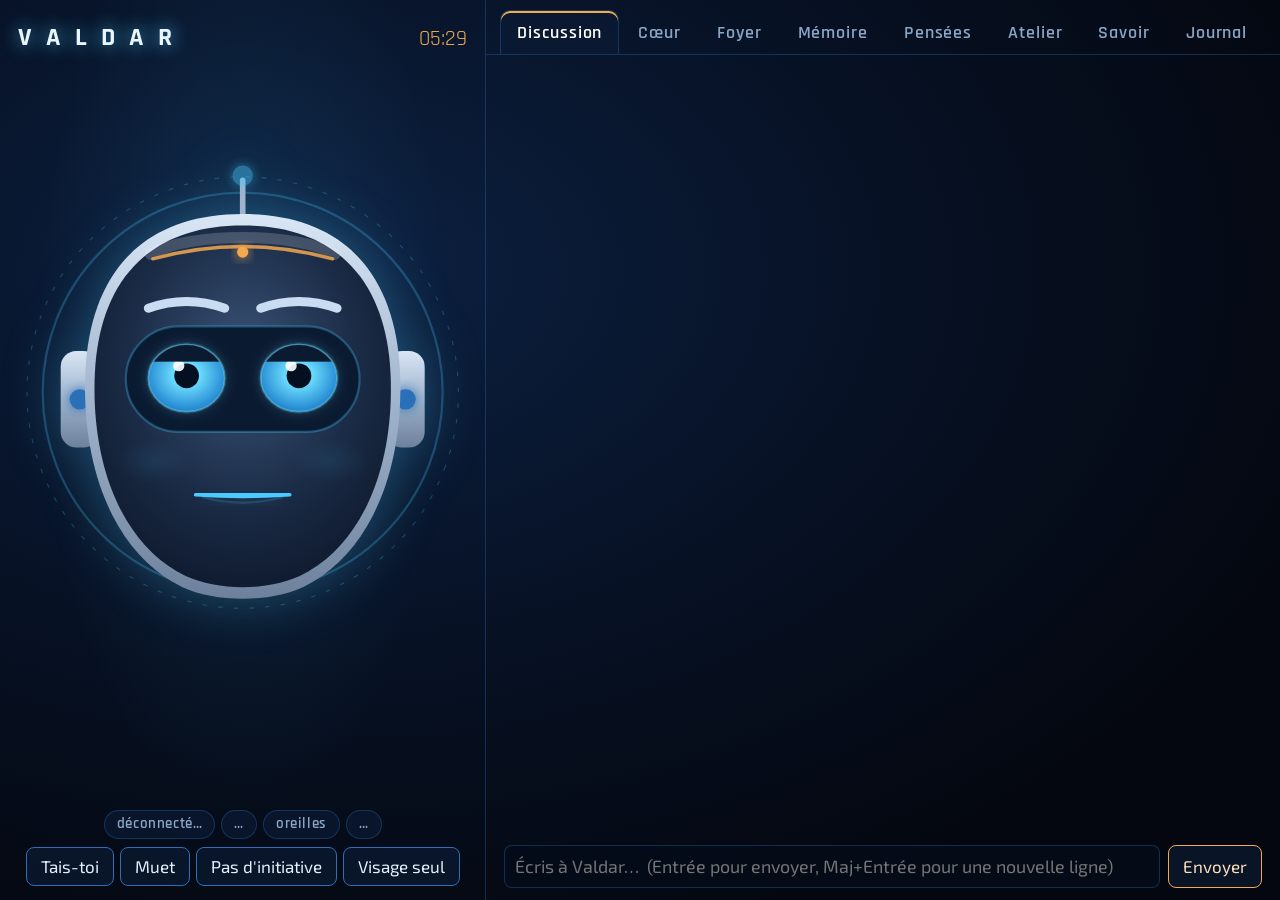
==== src/valdar/interface/static/index.html @ cd495498 "Interface (visage animé + onglets), qui parle (voix, visage), le foyer, le chien sur la table, Kiwix" ====
<!doctype html>
<html lang="fr">
<head>
<meta charset="utf-8">
<meta name="viewport" content="width=device-width, initial-scale=1">
<title>Valdar</title>
<link rel="icon" href="icone.svg" type="image/svg+xml">
<link rel="preconnect" href="https://fonts.googleapis.com">
<link href="https://fonts.googleapis.com/css2?family=Rajdhani:wght@500;600;700&family=Exo+2:wght@300;400;500;600&display=swap" rel="stylesheet">
<link rel="stylesheet" href="style.css">
</head>
<body class="tab-discussion">
<div id="app">

  <!-- ============================== LE VISAGE ============================== -->
  <section id="face-pane" aria-label="Visage de Valdar">
    <header class="brand">
      <span class="brand-name">VALDAR</span>
      <span id="clock" class="brand-clock">--:--</span>
    </header>

    <div id="face-wrap">
      <svg id="face" viewBox="0 0 400 440" role="img" aria-label="Visage de Valdar">
        <defs>
          <radialGradient id="g-head" cx="50%" cy="38%" r="70%">
            <stop offset="0" stop-color="#3b5578"/>
            <stop offset=".55" stop-color="#1b2c47"/>
            <stop offset="1" stop-color="#0c1628"/>
          </radialGradient>
          <linearGradient id="g-plate" x1="0" y1="0" x2="0" y2="1">
            <stop offset="0" stop-color="#d9e6f5"/>
            <stop offset=".5" stop-color="#9fb3cc"/>
            <stop offset="1" stop-color="#6d819c"/>
          </linearGradient>
          <linearGradient id="g-visor" x1="0" y1="0" x2="0" y2="1">
            <stop offset="0" stop-color="#06101f"/>
            <stop offset="1" stop-color="#0b1d36"/>
          </linearGradient>
          <radialGradient id="g-eye" cx="50%" cy="45%" r="60%">
            <stop offset="0" stop-color="#ffffff"/>
            <stop offset=".25" stop-color="var(--eye)"/>
            <stop offset="1" stop-color="var(--eye-deep)"/>
          </radialGradient>
          <radialGradient id="g-cheek" cx="50%" cy="50%" r="50%">
            <stop offset="0" stop-color="var(--cheek)" stop-opacity=".55"/>
            <stop offset="1" stop-color="var(--cheek)" stop-opacity="0"/>
          </radialGradient>
          <filter id="glow" x="-50%" y="-50%" width="200%" height="200%">
            <feGaussianBlur stdDeviation="5" result="b"/>
            <feMerge><feMergeNode in="b"/><feMergeNode in="SourceGraphic"/></feMerge>
          </filter>
          <clipPath id="clip-eye"><ellipse rx="34" ry="30"/></clipPath>
          <filter id="soft" x="-20%" y="-20%" width="140%" height="140%">
            <feGaussianBlur stdDeviation="1.2"/>
          </filter>
        </defs>

        <!-- halo qui respire au rythme du cœur -->
        <circle id="halo" cx="200" cy="215" r="178" fill="none" stroke="var(--accent)"
                stroke-width="2" opacity=".35"/>
        <circle id="halo2" cx="200" cy="215" r="192" fill="none" stroke="var(--accent)"
                stroke-width="1" stroke-dasharray="4 10" opacity=".25"/>

        <!-- antennes / oreilles -->
        <g id="ears">
          <rect x="38" y="178" width="34" height="86" rx="14" fill="url(#g-plate)"/>
          <rect x="328" y="178" width="34" height="86" rx="14" fill="url(#g-plate)"/>
          <circle id="ear-l" cx="55" cy="221" r="9" fill="var(--ear)" filter="url(#glow)"/>
          <circle id="ear-r" cx="345" cy="221" r="9" fill="var(--ear)" filter="url(#glow)"/>
          <line x1="200" y1="58" x2="200" y2="26" stroke="#9fb3cc" stroke-width="5"
                stroke-linecap="round"/>
          <circle id="antenna" cx="200" cy="22" r="9" fill="var(--accent)" filter="url(#glow)"/>
        </g>

        <!-- tête : un casque clair, un écran sombre dedans -->
        <path id="head" d="M200 56 C292 56 336 112 340 196 C344 286 312 360 254 388
                 C224 402 176 402 146 388 C88 360 56 286 60 196 C64 112 108 56 200 56Z"
              fill="url(#g-plate)"/>
        <path d="M200 56 C292 56 336 112 340 196 C344 286 312 360 254 388
                 C224 402 176 402 146 388 C88 360 56 286 60 196 C64 112 108 56 200 56Z"
              transform="translate(200 228) scale(.94) translate(-200 -228)"
              fill="url(#g-head)"/>
        <path d="M118 92 C150 72 250 72 282 92" fill="none" stroke="#ffffff" stroke-opacity=".18"
              stroke-width="10" stroke-linecap="round"/>
        <!-- liseré doré -->
        <path d="M120 96 Q200 74 280 96" fill="none" stroke="var(--gold)" stroke-width="3"
              stroke-linecap="round" opacity=".85"/>
        <circle cx="200" cy="90" r="5" fill="var(--gold)" filter="url(#glow)"/>

        <!-- joues -->
        <ellipse id="cheek-l" cx="122" cy="276" rx="34" ry="20" fill="url(#g-cheek)"/>
        <ellipse id="cheek-r" cx="278" cy="276" rx="34" ry="20" fill="url(#g-cheek)"/>

        <!-- visière -->
        <rect x="96" y="156" width="208" height="94" rx="47" fill="#0a1a31"
              stroke="var(--accent)" stroke-opacity=".30" stroke-width="2"/>

        <!-- yeux -->
        <g id="eyes">
          <g id="eye-l" transform="translate(150 202)">
            <ellipse rx="36" ry="32" fill="var(--eye)" opacity=".18" filter="url(#glow)"/>
            <g clip-path="url(#clip-eye)">
              <ellipse class="eye-white" rx="34" ry="30" fill="url(#g-eye)"/>
              <circle class="pupil" r="11" fill="#04101f"/>
              <circle class="spark" cx="-7" cy="-9" r="5" fill="#fff" opacity=".9"/>
              <rect class="lid-top" x="-40" y="-100" width="80" height="70" fill="#0a1a31"/>
              <rect class="lid-bot" x="-40" y="30" width="80" height="40" fill="#0a1a31"/>
            </g>
            <ellipse rx="34" ry="30" fill="none" stroke="var(--eye)" stroke-opacity=".5"
                     stroke-width="1.5"/>
          </g>
          <g id="eye-r" transform="translate(250 202)">
            <ellipse rx="36" ry="32" fill="var(--eye)" opacity=".18" filter="url(#glow)"/>
            <g clip-path="url(#clip-eye)">
              <ellipse class="eye-white" rx="34" ry="30" fill="url(#g-eye)"/>
              <circle class="pupil" r="11" fill="#04101f"/>
              <circle class="spark" cx="-7" cy="-9" r="5" fill="#fff" opacity=".9"/>
              <rect class="lid-top" x="-40" y="-100" width="80" height="70" fill="#0a1a31"/>
              <rect class="lid-bot" x="-40" y="30" width="80" height="40" fill="#0a1a31"/>
            </g>
            <ellipse rx="34" ry="30" fill="none" stroke="var(--eye)" stroke-opacity=".5"
                     stroke-width="1.5"/>
          </g>
        </g>

        <!-- sourcils -->
        <path id="brow-l" d="M116 140 Q150 128 184 140" fill="none" stroke="var(--brow)"
              stroke-width="8" stroke-linecap="round"/>
        <path id="brow-r" d="M216 140 Q250 128 284 140" fill="none" stroke="var(--brow)"
              stroke-width="8" stroke-linecap="round"/>

        <!-- bouche -->
        <g id="mouth-g">
          <path id="mouth" d="M156 304 Q200 324 244 304 Q200 330 156 304Z" fill="#04101f"
                stroke="var(--accent)" stroke-width="3" stroke-linejoin="round"/>
          <path id="mouth-glow" d="M164 308 Q200 318 236 308" fill="none"
                stroke="var(--accent)" stroke-width="2" opacity=".0" filter="url(#glow)"/>
        </g>

        <!-- sommeil -->
        <g id="zzz" opacity="0">
          <text x="300" y="120" class="z">z</text>
          <text x="318" y="96" class="z z2">z</text>
          <text x="338" y="70" class="z z3">Z</text>
        </g>
      </svg>
    </div>

    <div id="subtitle" aria-live="polite"></div>

    <div class="chips">
      <span class="chip" id="chip-emotion" title="Son émotion">…</span>
      <span class="chip" id="chip-mood" title="Son humeur">…</span>
      <span class="chip" id="chip-ears" title="Ses oreilles">oreilles</span>
      <span class="chip" id="chip-who" title="À qui il pense parler">…</span>
      <span class="chip warn hidden" id="chip-pain"></span>
      <span class="chip hidden" id="chip-load"></span>
    </div>

    <div class="face-actions">
      <button id="btn-hush" title="Il se tait tout de suite">Tais-toi</button>
      <button id="btn-mute" title="Couper sa voix">Muet</button>
      <button id="btn-silence" title="Plus d'initiatives">Pas d'initiative</button>
      <button id="btn-focus" title="Le visage en grand (touche F)">Visage seul</button>
    </div>
  </section>

  <!-- ============================== LES ONGLETS ============================== -->
  <section id="panel">
    <nav id="tabs" role="tablist">
      <button data-tab="discussion" class="active">Discussion</button>
      <button data-tab="coeur">Cœur</button>
      <button data-tab="foyer">Foyer</button>
      <button data-tab="memoire">Mémoire</button>
      <button data-tab="pensees">Pensées</button>
      <button data-tab="atelier">Atelier</button>
      <button data-tab="savoir">Savoir</button>
      <button data-tab="journal">Journal</button>
      <button data-tab="reglages">Réglages</button>
    </nav>

    <!-- Discussion -->
    <div class="view" id="view-discussion">
      <div id="chat" aria-live="polite"></div>
      <form id="composer" autocomplete="off">
        <textarea id="input" rows="1" placeholder="Écris à Valdar…  (Entrée pour envoyer, Maj+Entrée pour une nouvelle ligne)"></textarea>
        <button type="submit" class="primary">Envoyer</button>
      </form>
    </div>

    <!-- Cœur -->
    <div class="view" id="view-coeur">
      <div class="grid2">
        <div class="card">
          <h3>Ce qu'il ressent</h3>
          <p id="heart-summary" class="big"></p>
          <ul id="felt" class="felt"></ul>
        </div>
        <div class="card">
          <h3>Plaisir · Activation · Dominance</h3>
          <div id="pad"></div>
          <h3>Charge et sens</h3>
          <div id="senses"></div>
        </div>
        <div class="card">
          <h3>Chimie</h3>
          <div id="vars"></div>
        </div>
        <div class="card">
          <h3>Organes</h3>
          <div id="organs"></div>
          <h3>Besoins</h3>
          <div id="needs"></div>
        </div>
      </div>
    </div>

    <!-- Foyer -->
    <div class="view" id="view-foyer">
      <div class="card">
        <h3>Les gens de la maison</h3>
        <p class="hint">Pour qu'il reconnaisse quelqu'un : ajoute la personne, puis « Apprendre sa voix » (elle parle 15 secondes, sans dire « Valdar ») et « Apprendre son visage » (elle regarde la caméra). Tout reste sur ce PC : seulement des empreintes, ni audio ni photo.</p>
        <div id="enroll-bar" class="enroll hidden"><span id="enroll-text"></span><div class="bar"><i id="enroll-fill"></i></div><button id="enroll-cancel">Annuler</button></div>
        <div id="members" class="members"></div>
        <form id="add-member" class="row">
          <input name="nom" placeholder="Prénom" required>
          <input name="lien" placeholder="Lien (ex. ma femme, ma fille…)">
          <label class="check"><input type="checkbox" name="mineur"> enfant</label>
          <button class="primary">Ajouter</button>
        </form>
      </div>
      <div class="grid2">
        <div class="card">
          <h3>Les animaux</h3>
          <div id="animals"></div>
          <form id="add-animal" class="row">
            <input name="nom" placeholder="Nom" required>
            <select name="espece"><option>chien</option><option>chat</option><option>autre</option></select>
            <button class="primary">Ajouter</button>
          </form>
        </div>
        <div class="card">
          <h3>Ce que voit la caméra</h3>
          <div id="camera"></div>
        </div>
      </div>
    </div>

    <!-- Mémoire -->
    <div class="view" id="view-memoire">
      <div class="card">
        <div class="row">
          <input id="mem-q" placeholder="Chercher dans ce qu'il croit savoir…">
          <select id="mem-statut">
            <option value="">tout</option><option value="valide">valides</option>
            <option value="hypothese">hypothèses</option><option value="quarantaine">quarantaine</option>
          </select>
        </div>
        <form id="mem-add" class="row">
          <input name="texte" placeholder="Lui apprendre un fait (ex. « Sony a peur de l'aspirateur »)">
          <button class="primary">Retenir</button>
        </form>
        <div id="mem-list" class="list"></div>
      </div>
    </div>

    <!-- Pensées -->
    <div class="view" id="view-pensees">
      <div class="grid2">
        <div class="card"><h3>Ses idées</h3><div id="ideas" class="list"></div></div>
        <div class="card"><h3>Ce qu'il pense dans son coin</h3><p id="night" class="hint"></p><div id="thoughts" class="list"></div></div>
      </div>
    </div>

    <!-- Atelier -->
    <div class="view" id="view-atelier">
      <div class="grid2">
        <div class="card"><h3>Imprimante</h3><pre id="printer"></pre><pre id="vigie"></pre></div>
        <div class="card"><h3>Checklist</h3><pre id="checklist"></pre><h3>Rappels</h3><div id="reminders"></div></div>
        <div class="card wide"><h3>Stock</h3><div id="stock"></div></div>
      </div>
    </div>

    <!-- Savoir -->
    <div class="view" id="view-savoir">
      <div class="card">
        <div class="row"><input id="know-q" placeholder="Chercher dans ses connaissances (documents, Kiwix)…"></div>
        <p id="kiwix" class="hint"></p>
        <div id="know-res" class="list"></div>
        <h3>Ses documents</h3>
        <div id="docs"></div>
      </div>
      <div class="card"><h3>Ses outils</h3><div id="tools"></div></div>
    </div>

    <!-- Journal -->
    <div class="view" id="view-journal">
      <div class="card"><h3>Ses 7 derniers jours</h3><div id="journal" class="list"></div></div>
    </div>

    <!-- Réglages -->
    <div class="view" id="view-reglages">
      <p class="hint">Les changements s'appliquent tout de suite, sauf ceux marqués « au redémarrage ». Ils sont gardés dans data/reglages.json.</p>
      <div id="settings"></div>
    </div>
  </section>
</div>
<div id="toast"></div>
<script src="face.js"></script>
<script src="app.js"></script>
</body>
</html>
---- src/valdar/interface/static/style.css ----
/* Valdar — thème AURA : nuit bleue, lueur cyan, accents dorés. */
:root {
  --bg: #04070f;
  --bg2: #071226;
  --panel: rgba(12, 28, 54, .62);
  --panel-solid: #0b1a33;
  --line: #2b6fb8;
  --line-soft: rgba(43, 111, 184, .35);
  --glow: #4cc9ff;
  --gold: #f2a950;
  --ok: #4be39a;
  --warn: #ff8a5c;
  --bad: #ff5c7a;
  --txt: #e3f1ff;
  --mut: #8aa6c6;
  /* le visage, piloté par le cœur */
  --accent: #4cc9ff;
  --eye: #6fe0ff;
  --eye-deep: #1677c9;
  --cheek: #4cc9ff;
  --brow: #c9dcf2;
  --ear: #2b6fb8;
  --fs: 17px;
}
* { box-sizing: border-box; }
html, body { height: 100%; margin: 0; }
body {
  background: radial-gradient(ellipse at 25% 30%, #0c2142 0%, var(--bg2) 40%, var(--bg) 80%);
  color: var(--txt);
  font-family: "Exo 2", "Segoe UI", system-ui, sans-serif;
  font-size: var(--fs);
  line-height: 1.5;
  overflow: hidden;
}
button, input, select, textarea { font: inherit; color: inherit; }
.hidden { display: none !important; }

#app { display: grid; grid-template-columns: minmax(340px, 38%) 1fr; height: 100vh; }

/* ---------------------------------------------------------------- visage */
#face-pane {
  display: flex; flex-direction: column; align-items: center;
  padding: 18px 18px 14px; border-right: 1px solid var(--line-soft);
  background: radial-gradient(ellipse at 50% 38%, rgba(76, 201, 255, .10), transparent 60%);
  min-width: 0;
}
.brand { width: 100%; display: flex; justify-content: space-between; align-items: baseline; }
.brand-name {
  font-family: Rajdhani, sans-serif; font-weight: 700; letter-spacing: .55em;
  font-size: 26px; color: #eaf6ff; text-shadow: 0 0 18px var(--glow);
}
.brand-clock { font-family: Rajdhani, sans-serif; font-size: 22px; color: var(--gold); }
#face-wrap { flex: 1; width: 100%; display: flex; align-items: center; justify-content: center; min-height: 0; }
#face { width: min(100%, 520px); max-height: 100%; overflow: visible;
  filter: drop-shadow(0 0 26px rgba(76, 201, 255, .30)); transition: filter .4s; }
body.speaking #face { filter: drop-shadow(0 0 36px rgba(76, 201, 255, .55)); }
body.listening #face { filter: drop-shadow(0 0 34px rgba(242, 169, 80, .55)); }
.z { font-family: Rajdhani, sans-serif; font-weight: 700; fill: var(--glow); font-size: 26px; }
.z2 { font-size: 32px; } .z3 { font-size: 40px; }
#zzz.on { opacity: 1; animation: zz 3s ease-in-out infinite; }
@keyframes zz { 50% { transform: translate(6px, -6px); opacity: .5; } }

#subtitle {
  min-height: 3.2em; max-height: 6.4em; overflow: hidden; width: 100%;
  text-align: center; font-size: 1.15em; color: #f4fbff;
  text-shadow: 0 0 12px rgba(76, 201, 255, .45); padding: 4px 8px;
}
.chips { display: flex; flex-wrap: wrap; gap: 6px; justify-content: center; margin: 8px 0; }
.chip {
  border: 1px solid var(--line-soft); background: var(--panel); border-radius: 999px;
  padding: 2px 12px; font-family: Rajdhani, sans-serif; font-weight: 600; font-size: 15px;
  color: var(--mut); letter-spacing: .04em;
}
.chip.on { color: var(--gold); border-color: var(--gold); box-shadow: 0 0 10px rgba(242,169,80,.35); }
.chip.warn { color: var(--warn); border-color: var(--warn); }
.face-actions { display: flex; gap: 6px; flex-wrap: wrap; justify-content: center; }

button {
  background: var(--panel); border: 1px solid var(--line); border-radius: 8px;
  padding: 6px 14px; cursor: pointer; transition: background .15s, box-shadow .15s;
}
button:hover { background: rgba(43, 111, 184, .35); box-shadow: 0 0 10px rgba(76,201,255,.25); }
button.primary { border-color: var(--gold); color: #ffe2bd; }
button.primary:hover { background: rgba(242, 169, 80, .18); }
button.danger { border-color: var(--bad); color: #ffc2cd; }
button.active-toggle { border-color: var(--gold); color: var(--gold); }

/* ---------------------------------------------------------------- onglets */
#panel { display: flex; flex-direction: column; min-width: 0; height: 100vh; }
#tabs {
  display: flex; gap: 2px; padding: 10px 14px 0; border-bottom: 1px solid var(--line-soft);
  overflow-x: auto; flex: none;
}
#tabs button {
  border: 1px solid transparent; border-bottom: none; border-radius: 10px 10px 0 0;
  background: transparent; color: var(--mut); padding: 8px 16px;
  font-family: Rajdhani, sans-serif; font-weight: 600; font-size: 18px; letter-spacing: .05em;
  white-space: nowrap;
}
#tabs button.active {
  color: #fff; background: var(--panel); border-color: var(--line-soft);
  box-shadow: inset 0 2px 0 var(--gold);
}
.view { display: none; flex: 1; overflow: auto; padding: 16px 18px 20px; min-height: 0; }
body.tab-discussion #view-discussion,
body.tab-coeur #view-coeur, body.tab-foyer #view-foyer, body.tab-memoire #view-memoire,
body.tab-pensees #view-pensees, body.tab-atelier #view-atelier, body.tab-savoir #view-savoir,
body.tab-journal #view-journal, body.tab-reglages #view-reglages { display: block; }
body.tab-discussion #view-discussion { display: flex; flex-direction: column; padding-bottom: 12px; }

.card {
  background: var(--panel); border: 1px solid var(--line-soft); border-radius: 12px;
  padding: 14px 16px; margin-bottom: 14px; backdrop-filter: blur(6px);
}
.card h3 {
  margin: 0 0 10px; font-family: Rajdhani, sans-serif; font-weight: 600; font-size: 19px;
  color: var(--gold); letter-spacing: .06em; text-transform: uppercase;
}
.card h3 ~ h3 { margin-top: 16px; }
.grid2 { display: grid; grid-template-columns: repeat(auto-fit, minmax(340px, 1fr)); gap: 14px; }
.grid2 .card { margin-bottom: 0; }
.grid2 .wide { grid-column: 1 / -1; }
.hint { color: var(--mut); font-size: .92em; margin: 0 0 10px; }
.big { font-size: 1.25em; margin: 0 0 8px; }
.row { display: flex; gap: 8px; align-items: center; margin-bottom: 10px; flex-wrap: wrap; }
.row input, .row select { flex: 1; min-width: 140px; }
input, select, textarea {
  background: rgba(4, 12, 26, .75); border: 1px solid var(--line-soft); border-radius: 8px;
  padding: 7px 10px; outline: none;
}
input:focus, select:focus, textarea:focus { border-color: var(--glow); box-shadow: 0 0 0 2px rgba(76,201,255,.15); }
.check { display: inline-flex; gap: 6px; align-items: center; color: var(--mut); }
.check input { min-width: 0; flex: none; }
pre { white-space: pre-wrap; margin: 0; font-family: inherit; color: var(--txt); }

/* ---------------------------------------------------------------- discussion */
#chat { flex: 1; overflow-y: auto; padding: 4px 6px 10px; scroll-behavior: smooth; }
.msg { max-width: 860px; margin: 0 auto 14px; display: flex; gap: 12px; }
.msg .who {
  flex: none; width: 92px; text-align: right; font-family: Rajdhani, sans-serif;
  font-weight: 600; color: var(--mut); padding-top: 3px; font-size: 15px;
}
.msg .body {
  flex: 1; background: rgba(9, 22, 44, .7); border: 1px solid var(--line-soft);
  border-radius: 12px; padding: 10px 14px; white-space: pre-wrap; overflow-wrap: anywhere;
  font-size: 1.08em; line-height: 1.6;
}
.msg.valdar .who { color: var(--glow); }
.msg.valdar .body { border-color: rgba(76, 201, 255, .45); background: rgba(10, 34, 64, .75); }
.msg.user .body { border-color: rgba(242, 169, 80, .35); }
.msg.event { opacity: .8; }
.msg.event .body { background: transparent; border-style: dashed; font-size: .95em; color: var(--mut); }
.msg .meta { display: block; font-size: .78em; color: var(--mut); margin-top: 4px; }
.msg.typing .body::after { content: "▍"; animation: blink 1s steps(2) infinite; color: var(--glow); }
@keyframes blink { 50% { opacity: 0; } }
#composer { display: flex; gap: 8px; max-width: 980px; width: 100%; margin: 0 auto; flex: none; }
#composer textarea { flex: 1; resize: none; max-height: 40vh; line-height: 1.5; font-size: 1.05em; }

/* ---------------------------------------------------------------- jauges */
.gauge { display: grid; grid-template-columns: 130px 1fr 54px; gap: 8px; align-items: center; margin: 5px 0; }
.gauge .lab { color: var(--mut); font-size: .92em; }
.gauge .track { height: 9px; background: rgba(255,255,255,.07); border-radius: 9px; overflow: hidden; position: relative; }
.gauge .fill { position: absolute; top: 0; bottom: 0; left: 0; background: linear-gradient(90deg, var(--line), var(--glow)); border-radius: 9px; transition: width .6s, left .6s; }
.gauge.signed .fill { background: linear-gradient(90deg, var(--gold), #ffd59b); }
.gauge.signed .track::after { content: ""; position: absolute; left: 50%; top: -2px; bottom: -2px; width: 1px; background: var(--mut); }
.gauge .val { text-align: right; font-family: Rajdhani, sans-serif; font-weight: 600; }
.felt { margin: 0; padding-left: 18px; color: var(--txt); }

/* ---------------------------------------------------------------- listes */
.list .item { border-bottom: 1px solid var(--line-soft); padding: 9px 2px; display: flex; gap: 10px; align-items: flex-start; }
.list .item:last-child { border-bottom: none; }
.list .item .grow { flex: 1; min-width: 0; }
.list .item .actions { display: flex; gap: 6px; flex: none; }
.list .item .actions button { padding: 3px 10px; font-size: .88em; }
.tag { display: inline-block; font-size: .78em; padding: 0 8px; border-radius: 999px; border: 1px solid var(--line-soft); color: var(--mut); margin-right: 6px; }
.tag.hypothese { color: #c9b6ff; border-color: #8f74e0; }
.tag.quarantaine { color: var(--warn); border-color: var(--warn); }
.tag.valide { color: var(--ok); border-color: rgba(75,227,154,.5); }
.small { font-size: .85em; color: var(--mut); }

.members { display: grid; grid-template-columns: repeat(auto-fill, minmax(260px, 1fr)); gap: 12px; margin-bottom: 14px; }
.member { border: 1px solid var(--line-soft); border-radius: 12px; padding: 12px; background: rgba(5, 14, 30, .6); }
.member .name { font-family: Rajdhani, sans-serif; font-weight: 700; font-size: 22px; }
.member .lien { color: var(--mut); font-size: .9em; }
.member .prints { display: flex; gap: 8px; margin: 8px 0; font-size: .9em; }
.member .prints span { padding: 1px 8px; border-radius: 999px; border: 1px solid var(--line-soft); }
.member .prints .ok { color: var(--ok); border-color: rgba(75,227,154,.5); }
.member .btns { display: flex; gap: 6px; flex-wrap: wrap; }
.member .btns button { font-size: .85em; padding: 4px 10px; }
.member.here { border-color: var(--gold); box-shadow: 0 0 14px rgba(242,169,80,.25); }
.enroll { display: flex; gap: 10px; align-items: center; margin-bottom: 12px; padding: 10px; border: 1px solid var(--gold); border-radius: 10px; }
.enroll .bar { flex: 1; height: 10px; background: rgba(255,255,255,.08); border-radius: 10px; overflow: hidden; }
.enroll .bar i { display: block; height: 100%; width: 0; background: linear-gradient(90deg, var(--gold), #ffe0b0); transition: width .3s; }

.setting { display: grid; grid-template-columns: minmax(220px, 34%) 1fr; gap: 12px; align-items: center; padding: 8px 0; border-bottom: 1px solid var(--line-soft); }
.setting:last-child { border-bottom: none; }
.setting .help { display: block; color: var(--mut); font-size: .82em; }
.setting .ctl { display: flex; gap: 10px; align-items: center; }
.setting input[type=range] { flex: 1; accent-color: var(--gold); padding: 0; }
.setting .num { width: 64px; text-align: right; font-family: Rajdhani, sans-serif; font-weight: 600; }
.restart { color: var(--gold); font-size: .78em; margin-left: 6px; }

#toast { position: fixed; right: 18px; bottom: 18px; max-width: 420px; background: var(--panel-solid);
  border: 1px solid var(--gold); border-radius: 10px; padding: 10px 14px; opacity: 0;
  transform: translateY(10px); transition: all .3s; pointer-events: none; z-index: 10; }
#toast.show { opacity: 1; transform: none; }

/* ---------------------------------------------------------------- visage seul */
body.focus #app { grid-template-columns: 1fr; grid-template-rows: 1fr; }
body.focus #panel { display: none; }
body.focus #face-pane { border: none; }
body.focus #subtitle { font-size: 1.6em; max-height: 8em; }

::-webkit-scrollbar { width: 10px; height: 10px; }
::-webkit-scrollbar-thumb { background: rgba(43, 111, 184, .45); border-radius: 10px; }
::-webkit-scrollbar-track { background: transparent; }

@media (max-width: 900px) {
  #app { grid-template-columns: 1fr; grid-template-rows: 46vh 1fr; }
  #panel { height: auto; min-height: 0; }
  #face-pane { border-right: none; border-bottom: 1px solid var(--line-soft); }
}
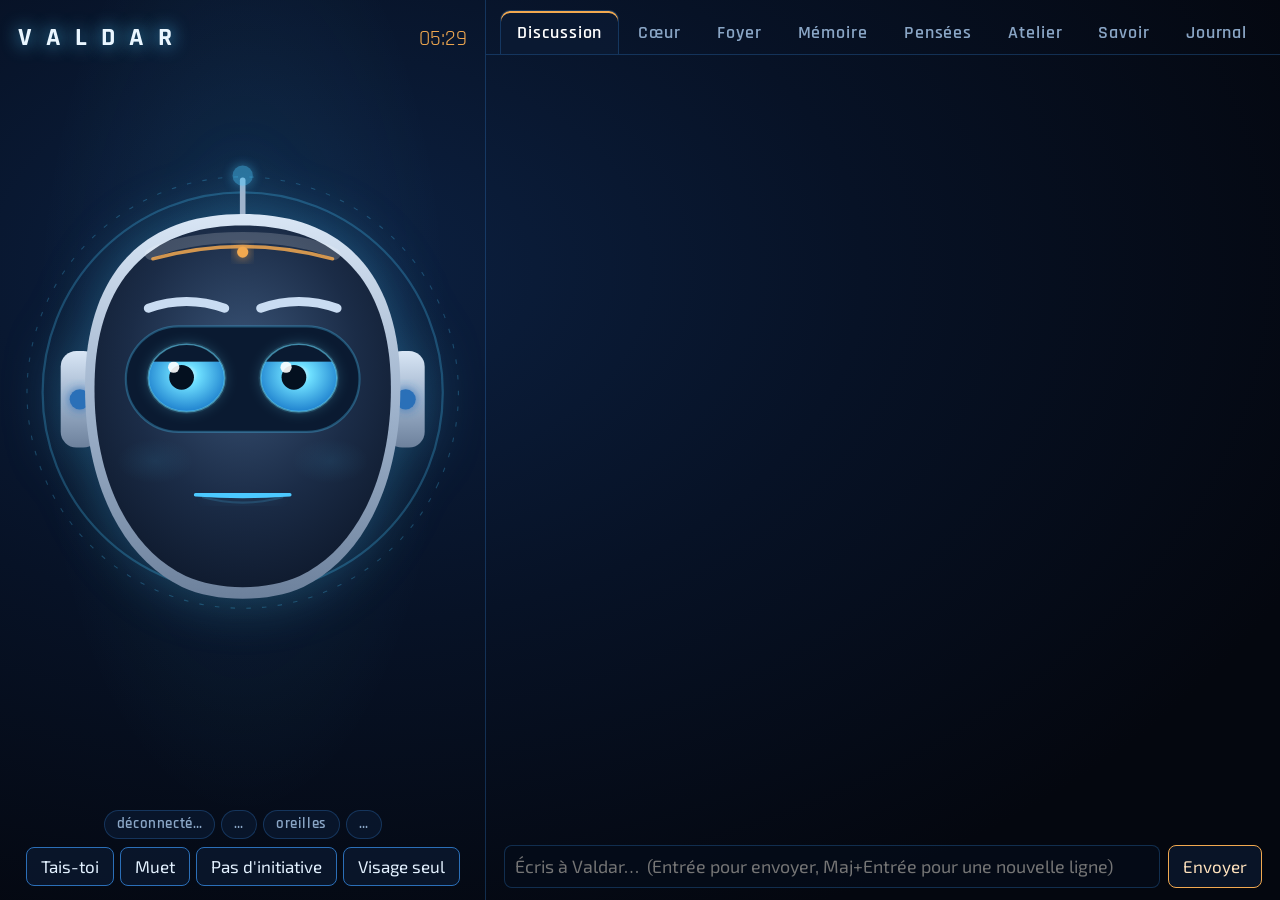
==== commit bf196f1e: "Le sens et les connecteurs : vrai modèle de plongement (bge-m3, CPU) et n8n - memory/embedder.py : e" ====
--- a/src/valdar/interface/static/index.html
+++ b/src/valdar/interface/static/index.html
@@ -175,6 +175,7 @@
       <button data-tab="pensees">Pensées</button>
       <button data-tab="atelier">Atelier</button>
       <button data-tab="savoir">Savoir</button>
+      <button data-tab="auto" id="tab-auto" hidden>Automatisations</button>
       <button data-tab="journal">Journal</button>
       <button data-tab="reglages">Réglages</button>
     </nav>
@@ -293,6 +294,13 @@
       <div class="card"><h3>Ses outils</h3><div id="tools"></div></div>
     </div>
 
+    <!-- Automatisations (n8n) -->
+    <div class="view" id="view-auto">
+      <div class="row"><span id="n8n-info" class="hint"></span>
+        <a id="n8n-open" target="_blank" rel="noopener">ouvrir dans une fenêtre</a></div>
+      <iframe id="n8n-frame" title="n8n"></iframe>
+    </div>
+
     <!-- Journal -->
     <div class="view" id="view-journal">
       <div class="card"><h3>Ses 7 derniers jours</h3><div id="journal" class="list"></div></div>
--- a/src/valdar/interface/static/style.css
+++ b/src/valdar/interface/static/style.css
@@ -1,4 +1,4 @@
-/* Valdar — thème AURA : nuit bleue, lueur cyan, accents dorés. */
+/* Valdar — thème Azur : nuit bleue, lueur cyan, accents dorés. */
 :root {
   --bg: #04070f;
   --bg2: #071226;
@@ -106,6 +106,9 @@
 body.tab-coeur #view-coeur, body.tab-foyer #view-foyer, body.tab-memoire #view-memoire,
 body.tab-pensees #view-pensees, body.tab-atelier #view-atelier, body.tab-savoir #view-savoir,
 body.tab-journal #view-journal, body.tab-reglages #view-reglages { display: block; }
+body.tab-auto #view-auto { display: flex; flex-direction: column; gap: 8px; }
+#n8n-frame { flex: 1; width: 100%; border: 1px solid var(--line-soft); border-radius: 12px;
+  background: #fff; min-height: 400px; }
 body.tab-discussion #view-discussion { display: flex; flex-direction: column; padding-bottom: 12px; }
 
 .card {
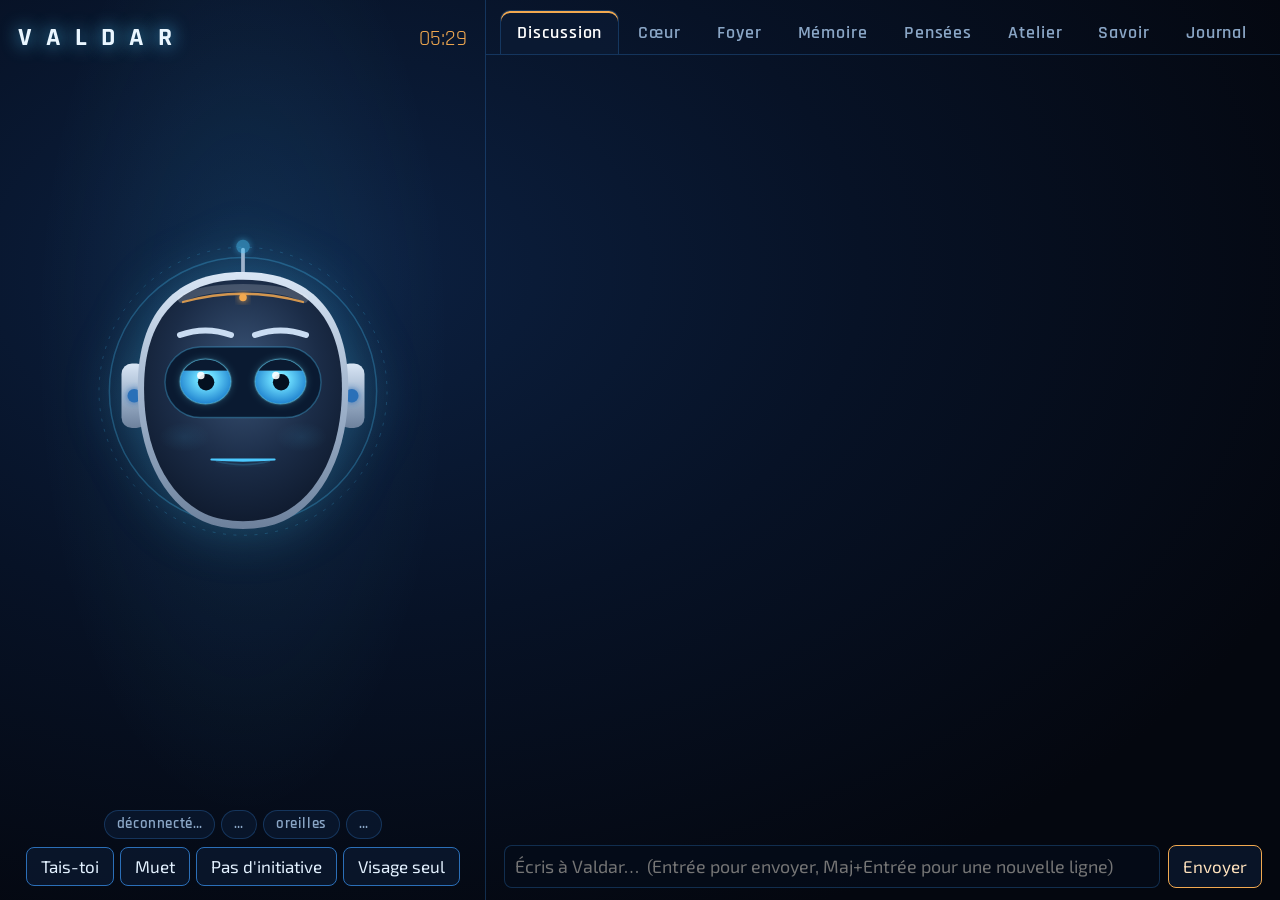
==== commit 3e21ec30: "Le téléphone : lui parler en écrit, en vocal et en vidéo, et le mettre à la place de Gemini Valdar s" ====
--- a/src/valdar/interface/static/index.html
+++ b/src/valdar/interface/static/index.html
@@ -20,130 +20,7 @@
     </header>
 
     <div id="face-wrap">
-      <svg id="face" viewBox="0 0 400 440" role="img" aria-label="Visage de Valdar">
-        <defs>
-          <radialGradient id="g-head" cx="50%" cy="38%" r="70%">
-            <stop offset="0" stop-color="#3b5578"/>
-            <stop offset=".55" stop-color="#1b2c47"/>
-            <stop offset="1" stop-color="#0c1628"/>
-          </radialGradient>
-          <linearGradient id="g-plate" x1="0" y1="0" x2="0" y2="1">
-            <stop offset="0" stop-color="#d9e6f5"/>
-            <stop offset=".5" stop-color="#9fb3cc"/>
-            <stop offset="1" stop-color="#6d819c"/>
-          </linearGradient>
-          <linearGradient id="g-visor" x1="0" y1="0" x2="0" y2="1">
-            <stop offset="0" stop-color="#06101f"/>
-            <stop offset="1" stop-color="#0b1d36"/>
-          </linearGradient>
-          <radialGradient id="g-eye" cx="50%" cy="45%" r="60%">
-            <stop offset="0" stop-color="#ffffff"/>
-            <stop offset=".25" stop-color="var(--eye)"/>
-            <stop offset="1" stop-color="var(--eye-deep)"/>
-          </radialGradient>
-          <radialGradient id="g-cheek" cx="50%" cy="50%" r="50%">
-            <stop offset="0" stop-color="var(--cheek)" stop-opacity=".55"/>
-            <stop offset="1" stop-color="var(--cheek)" stop-opacity="0"/>
-          </radialGradient>
-          <filter id="glow" x="-50%" y="-50%" width="200%" height="200%">
-            <feGaussianBlur stdDeviation="5" result="b"/>
-            <feMerge><feMergeNode in="b"/><feMergeNode in="SourceGraphic"/></feMerge>
-          </filter>
-          <clipPath id="clip-eye"><ellipse rx="34" ry="30"/></clipPath>
-          <filter id="soft" x="-20%" y="-20%" width="140%" height="140%">
-            <feGaussianBlur stdDeviation="1.2"/>
-          </filter>
-        </defs>
-
-        <!-- halo qui respire au rythme du cœur -->
-        <circle id="halo" cx="200" cy="215" r="178" fill="none" stroke="var(--accent)"
-                stroke-width="2" opacity=".35"/>
-        <circle id="halo2" cx="200" cy="215" r="192" fill="none" stroke="var(--accent)"
-                stroke-width="1" stroke-dasharray="4 10" opacity=".25"/>
-
-        <!-- antennes / oreilles -->
-        <g id="ears">
-          <rect x="38" y="178" width="34" height="86" rx="14" fill="url(#g-plate)"/>
-          <rect x="328" y="178" width="34" height="86" rx="14" fill="url(#g-plate)"/>
-          <circle id="ear-l" cx="55" cy="221" r="9" fill="var(--ear)" filter="url(#glow)"/>
-          <circle id="ear-r" cx="345" cy="221" r="9" fill="var(--ear)" filter="url(#glow)"/>
-          <line x1="200" y1="58" x2="200" y2="26" stroke="#9fb3cc" stroke-width="5"
-                stroke-linecap="round"/>
-          <circle id="antenna" cx="200" cy="22" r="9" fill="var(--accent)" filter="url(#glow)"/>
-        </g>
-
-        <!-- tête : un casque clair, un écran sombre dedans -->
-        <path id="head" d="M200 56 C292 56 336 112 340 196 C344 286 312 360 254 388
-                 C224 402 176 402 146 388 C88 360 56 286 60 196 C64 112 108 56 200 56Z"
-              fill="url(#g-plate)"/>
-        <path d="M200 56 C292 56 336 112 340 196 C344 286 312 360 254 388
-                 C224 402 176 402 146 388 C88 360 56 286 60 196 C64 112 108 56 200 56Z"
-              transform="translate(200 228) scale(.94) translate(-200 -228)"
-              fill="url(#g-head)"/>
-        <path d="M118 92 C150 72 250 72 282 92" fill="none" stroke="#ffffff" stroke-opacity=".18"
-              stroke-width="10" stroke-linecap="round"/>
-        <!-- liseré doré -->
-        <path d="M120 96 Q200 74 280 96" fill="none" stroke="var(--gold)" stroke-width="3"
-              stroke-linecap="round" opacity=".85"/>
-        <circle cx="200" cy="90" r="5" fill="var(--gold)" filter="url(#glow)"/>
-
-        <!-- joues -->
-        <ellipse id="cheek-l" cx="122" cy="276" rx="34" ry="20" fill="url(#g-cheek)"/>
-        <ellipse id="cheek-r" cx="278" cy="276" rx="34" ry="20" fill="url(#g-cheek)"/>
-
-        <!-- visière -->
-        <rect x="96" y="156" width="208" height="94" rx="47" fill="#0a1a31"
-              stroke="var(--accent)" stroke-opacity=".30" stroke-width="2"/>
-
-        <!-- yeux -->
-        <g id="eyes">
-          <g id="eye-l" transform="translate(150 202)">
-            <ellipse rx="36" ry="32" fill="var(--eye)" opacity=".18" filter="url(#glow)"/>
-            <g clip-path="url(#clip-eye)">
-              <ellipse class="eye-white" rx="34" ry="30" fill="url(#g-eye)"/>
-              <circle class="pupil" r="11" fill="#04101f"/>
-              <circle class="spark" cx="-7" cy="-9" r="5" fill="#fff" opacity=".9"/>
-              <rect class="lid-top" x="-40" y="-100" width="80" height="70" fill="#0a1a31"/>
-              <rect class="lid-bot" x="-40" y="30" width="80" height="40" fill="#0a1a31"/>
-            </g>
-            <ellipse rx="34" ry="30" fill="none" stroke="var(--eye)" stroke-opacity=".5"
-                     stroke-width="1.5"/>
-          </g>
-          <g id="eye-r" transform="translate(250 202)">
-            <ellipse rx="36" ry="32" fill="var(--eye)" opacity=".18" filter="url(#glow)"/>
-            <g clip-path="url(#clip-eye)">
-              <ellipse class="eye-white" rx="34" ry="30" fill="url(#g-eye)"/>
-              <circle class="pupil" r="11" fill="#04101f"/>
-              <circle class="spark" cx="-7" cy="-9" r="5" fill="#fff" opacity=".9"/>
-              <rect class="lid-top" x="-40" y="-100" width="80" height="70" fill="#0a1a31"/>
-              <rect class="lid-bot" x="-40" y="30" width="80" height="40" fill="#0a1a31"/>
-            </g>
-            <ellipse rx="34" ry="30" fill="none" stroke="var(--eye)" stroke-opacity=".5"
-                     stroke-width="1.5"/>
-          </g>
-        </g>
-
-        <!-- sourcils -->
-        <path id="brow-l" d="M116 140 Q150 128 184 140" fill="none" stroke="var(--brow)"
-              stroke-width="8" stroke-linecap="round"/>
-        <path id="brow-r" d="M216 140 Q250 128 284 140" fill="none" stroke="var(--brow)"
-              stroke-width="8" stroke-linecap="round"/>
-
-        <!-- bouche -->
-        <g id="mouth-g">
-          <path id="mouth" d="M156 304 Q200 324 244 304 Q200 330 156 304Z" fill="#04101f"
-                stroke="var(--accent)" stroke-width="3" stroke-linejoin="round"/>
-          <path id="mouth-glow" d="M164 308 Q200 318 236 308" fill="none"
-                stroke="var(--accent)" stroke-width="2" opacity=".0" filter="url(#glow)"/>
-        </g>
-
-        <!-- sommeil -->
-        <g id="zzz" opacity="0">
-          <text x="300" y="120" class="z">z</text>
-          <text x="318" y="96" class="z z2">z</text>
-          <text x="338" y="70" class="z z3">Z</text>
-        </g>
-      </svg>
+      <div id="visage-hote" aria-label="Visage de Valdar"></div>
     </div>
 
     <div id="subtitle" aria-live="polite"></div>
@@ -315,6 +192,7 @@
 </div>
 <div id="toast"></div>
 <script src="face.js"></script>
+<script>window.chargerVisage("visage-hote");</script>
 <script src="app.js"></script>
 </body>
 </html>
